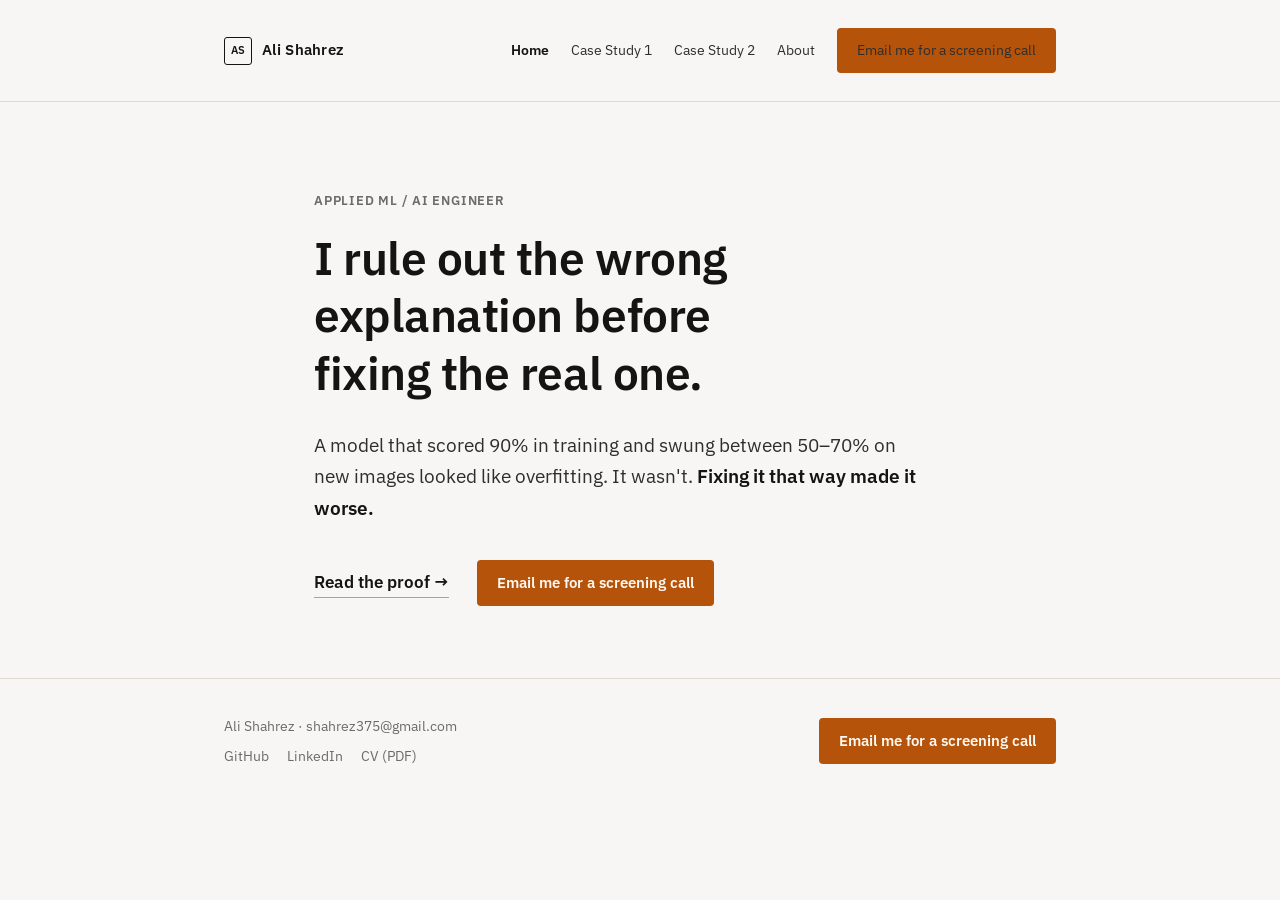
==== index.html @ 766b82c0 "initial commit" ====
<!DOCTYPE html>
<html lang="en">
<head>
<meta charset="UTF-8">
<meta name="viewport" content="width=device-width, initial-scale=1.0">
<title>Ali Shahrez — Applied ML Engineer</title>
<meta name="description" content="I rule out the wrong explanation before fixing the real one. Applied ML portfolio — lung cancer detection CNN ensemble case study.">
<link rel="icon" href="data:image/svg+xml,<svg xmlns=%22http://www.w3.org/2000/svg%22 viewBox=%220 0 32 32%22><rect width=%2232%22 height=%2232%22 rx=%224%22 fill=%22%23141414%22/><text x=%2216%22 y=%2221%22 font-family=%22IBM Plex Sans, sans-serif%22 font-weight=%22600%22 font-size=%2213%22 fill=%22%23F7F6F4%22 text-anchor=%22middle%22>AS</text></svg>">
<link rel="preconnect" href="https://fonts.googleapis.com">
<link rel="preconnect" href="https://fonts.gstatic.com" crossorigin>
<link href="https://fonts.googleapis.com/css2?family=IBM+Plex+Sans:wght@400;600&display=swap" rel="stylesheet">
<link rel="stylesheet" href="styles.css">
</head>
<body>

<a class="skip-link" href="#main">Skip to content</a>

<header class="site-header">
  <div class="wrap-wide">
    <a class="wordmark" href="index.html">
      <span class="mark">AS</span> Ali Shahrez
    </a>
    <nav class="site-nav" aria-label="Primary">
      <a href="index.html" class="current">Home</a>
      <a href="case-study-1.html">Case Study 1</a>
      <a href="case-study-2.html">Case Study 2</a>
      <a href="about.html">About</a>
      <a class="cta-button" href="mailto:shahrez375@gmail.com?subject=Screening%20call">Email me for a screening call</a>
    </nav>
  </div>
</header>

<main id="main">
  <div class="wrap">
    <section class="hero">
      <p class="eyebrow">Applied ML / AI engineer</p>
      <h1>I rule out the wrong explanation before fixing the real one.</h1>
      <p class="hook">
        A model that scored 90% in training and swung between 50–70% on new images
        looked like overfitting. It wasn't.
        <span class="turn">Fixing it that way made it worse.</span>
      </p>
      <div class="hero-actions">
        <a class="plain-link" href="case-study-1.html">Read the proof →</a>
        <a class="cta-button" href="mailto:shahrez375@gmail.com?subject=Screening%20call">Email me for a screening call</a>
      </div>
    </section>
  </div>
</main>

<footer class="site-footer">
  <div class="wrap-wide">
    <div class="foot-info">
      <p class="foot-meta">Ali Shahrez · shahrez375@gmail.com</p>
      <div class="foot-links">
        <a href="https://github.com/Ali-Shahrez" target="_blank" rel="noopener">GitHub</a>
        <a href="https://www.linkedin.com/in/ali-shahrez-608b70324/" target="_blank" rel="noopener">LinkedIn</a>
        <a href="assets/CV.pdf" target="_blank" rel="noopener">CV (PDF)</a>
      </div>
    </div>
    <a class="cta-button" href="mailto:shahrez375@gmail.com?subject=Screening%20call">Email me for a screening call</a>
  </div>
</footer>

</body>
</html>
---- styles.css ----
/* =========================================================
   Ali Shahrez — Portfolio
   Graphite Identity Kit
   Accent (#B45309) is reserved for exactly one thing on every
   page: the screening-call CTA. It never appears anywhere else
   — not on stats, not on headers, not on hover states.
   ========================================================= */

:root {
  --bg: #F7F6F4;
  --text: #141414;
  --muted: #2E2E2E;
  --muted-soft: #6b6b68;
  --accent: #B45309;
  --accent-dark: #8a3f07;
  --hairline: #dedad2;
  --ruled-out: #a9a49a;

  --font: 'IBM Plex Sans', -apple-system, BlinkMacSystemFont, 'Segoe UI', sans-serif;

  --content-width: 700px;
  --wide-width: 880px;
}

* { box-sizing: border-box; }

html {
  scroll-behavior: smooth;
}

@media (prefers-reduced-motion: reduce) {
  html { scroll-behavior: auto; }
  * { animation-duration: 0.01ms !important; transition-duration: 0.01ms !important; }
}

body {
  margin: 0;
  background: var(--bg);
  color: var(--text);
  font-family: var(--font);
  font-weight: 400;
  line-height: 1.65;
  font-size: 17px;
  -webkit-font-smoothing: antialiased;
}

h1, h2, h3, h4 {
  font-family: var(--font);
  font-weight: 600;
  line-height: 1.25;
  margin: 0 0 0.5em 0;
  letter-spacing: -0.01em;
}

p { margin: 0 0 1.3em 0; }

a {
  color: var(--text);
  text-decoration-color: var(--ruled-out);
  text-underline-offset: 3px;
}

a:hover { text-decoration-color: var(--text); }

a:focus-visible,
button:focus-visible {
  outline: 2px solid var(--accent);
  outline-offset: 3px;
}

img, svg { max-width: 100%; height: auto; display: block; }

/* ---------- Layout shells ---------- */

.wrap {
  max-width: var(--content-width);
  margin: 0 auto;
  padding: 0 24px;
}

.wrap-wide {
  max-width: var(--wide-width);
  margin: 0 auto;
  padding: 0 24px;
}

/* ---------- Header ---------- */

.site-header {
  padding: 28px 0;
  border-bottom: 1px solid var(--hairline);
}

.site-header .wrap-wide {
  display: flex;
  align-items: center;
  justify-content: space-between;
  gap: 24px;
  flex-wrap: wrap;
}

.wordmark {
  font-weight: 600;
  font-size: 15px;
  letter-spacing: 0.02em;
  color: var(--text);
  text-decoration: none;
  display: flex;
  align-items: center;
  gap: 10px;
}

.wordmark .mark {
  width: 28px;
  height: 28px;
  border: 1.5px solid var(--text);
  border-radius: 3px;
  display: flex;
  align-items: center;
  justify-content: center;
  font-size: 11px;
  font-weight: 600;
  letter-spacing: 0;
}

nav.site-nav {
  display: flex;
  align-items: center;
  gap: 22px;
  flex-wrap: wrap;
}

nav.site-nav a {
  font-size: 14px;
  color: var(--muted);
  text-decoration: none;
  font-weight: 400;
}

nav.site-nav a:hover { color: var(--text); }

nav.site-nav a.current {
  color: var(--text);
  font-weight: 600;
}

/* ---------- CTA button (accent — reserved) ---------- */

.cta-button {
  display: inline-block;
  background: var(--accent);
  color: #fdf8f3;
  font-family: var(--font);
  font-weight: 600;
  font-size: 14.5px;
  text-decoration: none;
  padding: 11px 20px;
  border-radius: 4px;
  white-space: nowrap;
  transition: background 120ms ease;
}

.cta-button:hover { background: var(--accent-dark); }

.cta-button:focus-visible {
  outline: 2px solid var(--text);
  outline-offset: 3px;
}

/* Plain-text link — deliberately NOT accented, so it never
   competes with the CTA for attention */
.plain-link {
  color: var(--text);
  font-weight: 600;
  text-decoration: none;
  border-bottom: 1.5px solid var(--ruled-out);
  padding-bottom: 1px;
}

.plain-link:hover { border-bottom-color: var(--text); }

/* ---------- Hero (home) ---------- */

.hero {
  padding: 88px 0 72px;
}

.eyebrow {
  font-size: 13px;
  font-weight: 600;
  letter-spacing: 0.06em;
  text-transform: uppercase;
  color: var(--muted-soft);
  margin-bottom: 18px;
}

.hero h1 {
  font-size: clamp(32px, 5vw, 46px);
  max-width: 15ch;
  margin-bottom: 28px;
}

.hero .hook {
  font-size: 19px;
  color: var(--muted);
  max-width: 56ch;
  margin-bottom: 36px;
}

.hero .hook .turn {
  color: var(--text);
  font-weight: 600;
}

.hero-actions {
  display: flex;
  align-items: center;
  gap: 28px;
  flex-wrap: wrap;
}

/* ---------- Case-study prose ---------- */

.cs-header {
  padding: 56px 0 8px;
}

.cs-kicker {
  font-size: 13px;
  font-weight: 600;
  letter-spacing: 0.04em;
  text-transform: uppercase;
  color: var(--muted-soft);
  margin-bottom: 14px;
}

.cs-header h1 {
  font-size: clamp(28px, 4vw, 38px);
  max-width: 22ch;
}

.cs-meta {
  color: var(--muted-soft);
  font-size: 14.5px;
  margin-top: 14px;
}

.cs-meta a { color: var(--muted-soft); }

section.beat {
  padding: 40px 0;
}

section.beat h2 {
  font-size: 21px;
  margin-bottom: 0.7em;
}

section.beat + section.beat {
  border-top: 1px solid var(--hairline);
}

.stat-line {
  font-family: var(--font);
  font-weight: 600;
  font-size: 21px;
  margin: 1.4em 0;
}

/* ---------- Mid-page CTA (peak tension) ---------- */

.mid-cta {
  margin: 48px 0;
  padding: 32px 28px;
  background: #efece5;
  border-radius: 6px;
  border-left: 3px solid var(--accent);
}

.mid-cta .pull-quote {
  font-size: 18px;
  font-weight: 600;
  line-height: 1.45;
  margin-bottom: 18px;
  color: var(--text);
}

/* ---------- Closing CTA ---------- */

.closing-cta {
  padding: 64px 0 56px;
  text-align: center;
  border-top: 1px solid var(--hairline);
}

.closing-cta p {
  color: var(--muted);
  margin-bottom: 22px;
}

/* ---------- Bridge link ---------- */

.bridge {
  padding: 8px 0 48px;
  text-align: center;
}

.bridge a {
  font-size: 15.5px;
}

/* ---------- Diagram / chart mounts ---------- */

.figure {
  margin: 36px 0 44px;
}

.figure figcaption {
  font-size: 13.5px;
  color: var(--muted-soft);
  margin-top: 12px;
  max-width: 56ch;
}

.figure .figure-frame {
  background: #ffffff;
  border: 1px solid var(--hairline);
  border-radius: 6px;
  padding: 24px;
}

/* ---------- About page ---------- */

.about-hero {
  padding: 64px 0 40px;
  display: grid;
  grid-template-columns: 148px 1fr;
  gap: 32px;
  align-items: start;
}

@media (max-width: 560px) {
  .about-hero { grid-template-columns: 1fr; }
}

.bio-photo-slot {
  width: 148px;
  height: 148px;
  border-radius: 6px;
  background: repeating-linear-gradient(
    135deg,
    #efece5,
    #efece5 8px,
    #e6e2d9 8px,
    #e6e2d9 16px
  );
  border: 1px dashed var(--ruled-out);
  display: flex;
  align-items: center;
  justify-content: center;
  text-align: center;
  font-size: 11px;
  color: var(--muted-soft);
  padding: 10px;
  line-height: 1.4;
}

.how-i-work li {
  margin-bottom: 0.9em;
}

.how-i-work {
  padding-left: 1.2em;
}

/* ---------- Footer ---------- */

.site-footer {
  border-top: 1px solid var(--hairline);
  padding: 36px 0 48px;
}

.site-footer .wrap-wide {
  display: flex;
  align-items: center;
  justify-content: space-between;
  gap: 20px;
  flex-wrap: wrap;
}

.site-footer .foot-meta {
  font-size: 13.5px;
  color: var(--muted-soft);
  margin: 0;
}

.foot-info {
  display: flex;
  flex-direction: column;
  gap: 8px;
}

.foot-links {
  display: flex;
  gap: 18px;
  flex-wrap: wrap;
}

.foot-links a {
  font-size: 13.5px;
  color: var(--muted-soft);
  text-decoration: none;
  border-bottom: none;
}

.foot-links a:hover {
  color: var(--text);
}

/* ---------- Small screens ---------- */

@media (max-width: 640px) {
  .hero { padding: 56px 0 48px; }
  section.beat { padding: 32px 0; }
  .mid-cta { padding: 24px 20px; }
}

/* ---------- Skip link ---------- */

.skip-link {
  position: absolute;
  left: -999px;
  top: auto;
  background: var(--text);
  color: #fff;
  padding: 10px 16px;
  z-index: 100;
}

.skip-link:focus {
  left: 16px;
  top: 16px;
}
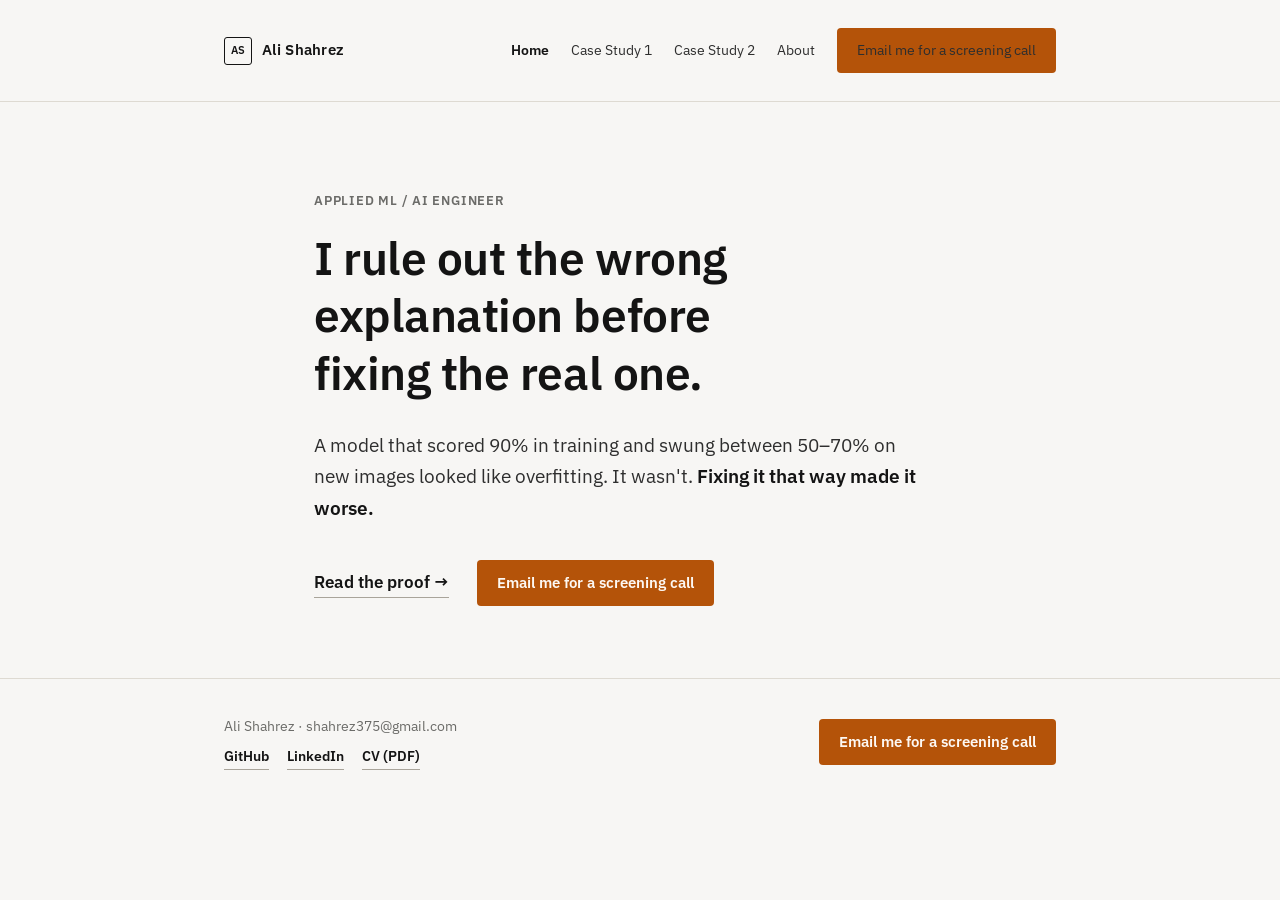
==== commit a89a8b9c: "fix: make footer GitHub/LinkedIn/CV links visibly tappable" ====
--- a/index.html
+++ b/index.html
@@ -53,9 +53,9 @@
     <div class="foot-info">
       <p class="foot-meta">Ali Shahrez · shahrez375@gmail.com</p>
       <div class="foot-links">
-        <a href="https://github.com/Ali-Shahrez" target="_blank" rel="noopener">GitHub</a>
-        <a href="https://www.linkedin.com/in/ali-shahrez-608b70324/" target="_blank" rel="noopener">LinkedIn</a>
-        <a href="assets/CV.pdf" target="_blank" rel="noopener">CV (PDF)</a>
+        <a class="plain-link" href="https://github.com/Ali-Shahrez" target="_blank" rel="noopener">GitHub</a>
+        <a class="plain-link" href="https://www.linkedin.com/in/ali-shahrez-608b70324/" target="_blank" rel="noopener">LinkedIn</a>
+        <a class="plain-link" href="assets/CV.pdf" target="_blank" rel="noopener">CV (PDF)</a>
       </div>
     </div>
     <a class="cta-button" href="mailto:shahrez375@gmail.com?subject=Screening%20call">Email me for a screening call</a>
--- a/styles.css
+++ b/styles.css
@@ -417,6 +417,17 @@
   color: var(--text);
 }
 
+.foot-links a.plain-link {
+  color: var(--text);
+  font-weight: 600;
+  border-bottom: 1.5px solid var(--ruled-out);
+  padding-bottom: 1px;
+}
+
+.foot-links a.plain-link:hover {
+  border-bottom-color: var(--text);
+}
+
 /* ---------- Small screens ---------- */
 
 @media (max-width: 640px) {
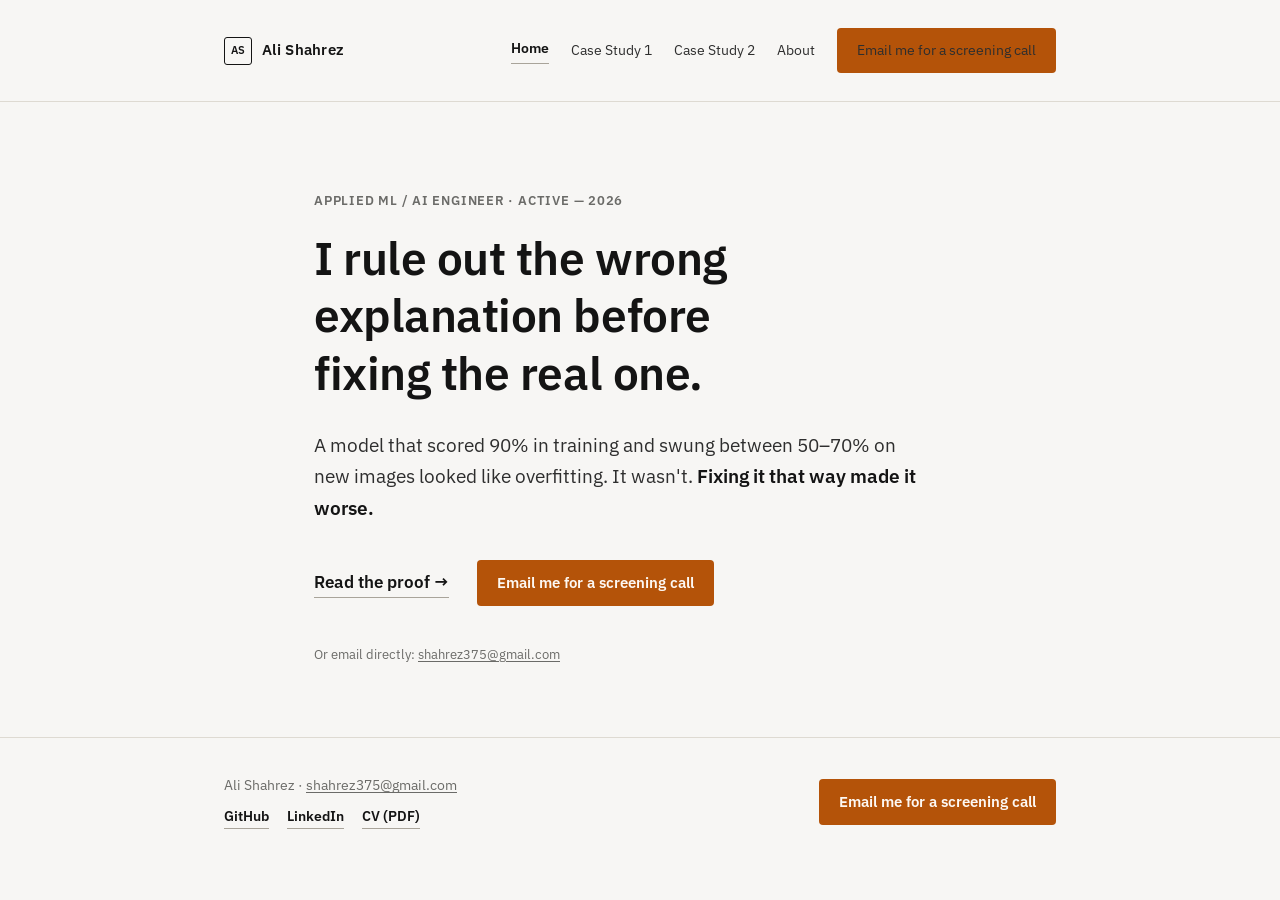
==== commit cea3158e: "implement design improvements" ====
--- a/index.html
+++ b/index.html
@@ -33,7 +33,7 @@
 <main id="main">
   <div class="wrap">
     <section class="hero">
-      <p class="eyebrow">Applied ML / AI engineer</p>
+      <p class="eyebrow">Applied ML / AI engineer · Active — 2026</p>
       <h1>I rule out the wrong explanation before fixing the real one.</h1>
       <p class="hook">
         A model that scored 90% in training and swung between 50–70% on new images
@@ -43,6 +43,7 @@
       <div class="hero-actions">
         <a class="plain-link" href="case-study-1.html">Read the proof →</a>
         <a class="cta-button" href="mailto:shahrez375@gmail.com?subject=Screening%20call">Email me for a screening call</a>
+        <span class="cta-fallback">Or email directly: <a href="mailto:shahrez375@gmail.com?subject=Screening%20call">shahrez375@gmail.com</a></span>
       </div>
     </section>
   </div>
@@ -51,7 +52,7 @@
 <footer class="site-footer">
   <div class="wrap-wide">
     <div class="foot-info">
-      <p class="foot-meta">Ali Shahrez · shahrez375@gmail.com</p>
+      <p class="foot-meta">Ali Shahrez · <a href="mailto:shahrez375@gmail.com?subject=Screening%20call">shahrez375@gmail.com</a></p>
       <div class="foot-links">
         <a class="plain-link" href="https://github.com/Ali-Shahrez" target="_blank" rel="noopener">GitHub</a>
         <a class="plain-link" href="https://www.linkedin.com/in/ali-shahrez-608b70324/" target="_blank" rel="noopener">LinkedIn</a>
@@ -62,5 +63,6 @@
   </div>
 </footer>
 
+<script src="assets/copy-email.js" defer></script>
 </body>
 </html>
--- a/styles.css
+++ b/styles.css
@@ -142,6 +142,8 @@
 nav.site-nav a.current {
   color: var(--text);
   font-weight: 600;
+  border-bottom: 1.5px solid var(--ruled-out);
+  padding-bottom: 3px;
 }
 
 /* ---------- CTA button (accent — reserved) ---------- */
@@ -167,6 +169,24 @@
   outline-offset: 3px;
 }
 
+/* Fallback line under a CTA button — for visitors whose device has no
+   default mail client configured. Deliberately not accented; it supports
+   the CTA, it doesn't compete with it. */
+.cta-fallback {
+  display: block;
+  margin-top: 10px;
+  font-size: 13px;
+  color: var(--muted-soft);
+}
+
+.cta-fallback a {
+  color: var(--muted-soft);
+  text-decoration: underline;
+  text-underline-offset: 2px;
+}
+
+.cta-fallback a:hover { color: var(--text); }
+
 /* Plain-text link — deliberately NOT accented, so it never
    competes with the CTA for attention */
 .plain-link {
@@ -347,14 +367,7 @@
   width: 148px;
   height: 148px;
   border-radius: 6px;
-  background: repeating-linear-gradient(
-    135deg,
-    #efece5,
-    #efece5 8px,
-    #e6e2d9 8px,
-    #e6e2d9 16px
-  );
-  border: 1px dashed var(--ruled-out);
+  background: var(--text);
   display: flex;
   align-items: center;
   justify-content: center;
@@ -365,6 +378,13 @@
   line-height: 1.4;
 }
 
+.bio-photo-slot .mono {
+  font-family: var(--font);
+  font-weight: 600;
+  font-size: 44px;
+  color: var(--bg);
+}
+
 .how-i-work li {
   margin-bottom: 0.9em;
 }
@@ -392,6 +412,16 @@
   font-size: 13.5px;
   color: var(--muted-soft);
   margin: 0;
+}
+
+.site-footer .foot-meta a {
+  color: var(--muted-soft);
+  text-decoration: underline;
+  text-underline-offset: 2px;
+}
+
+.site-footer .foot-meta a:hover {
+  color: var(--text);
 }
 
 .foot-info {
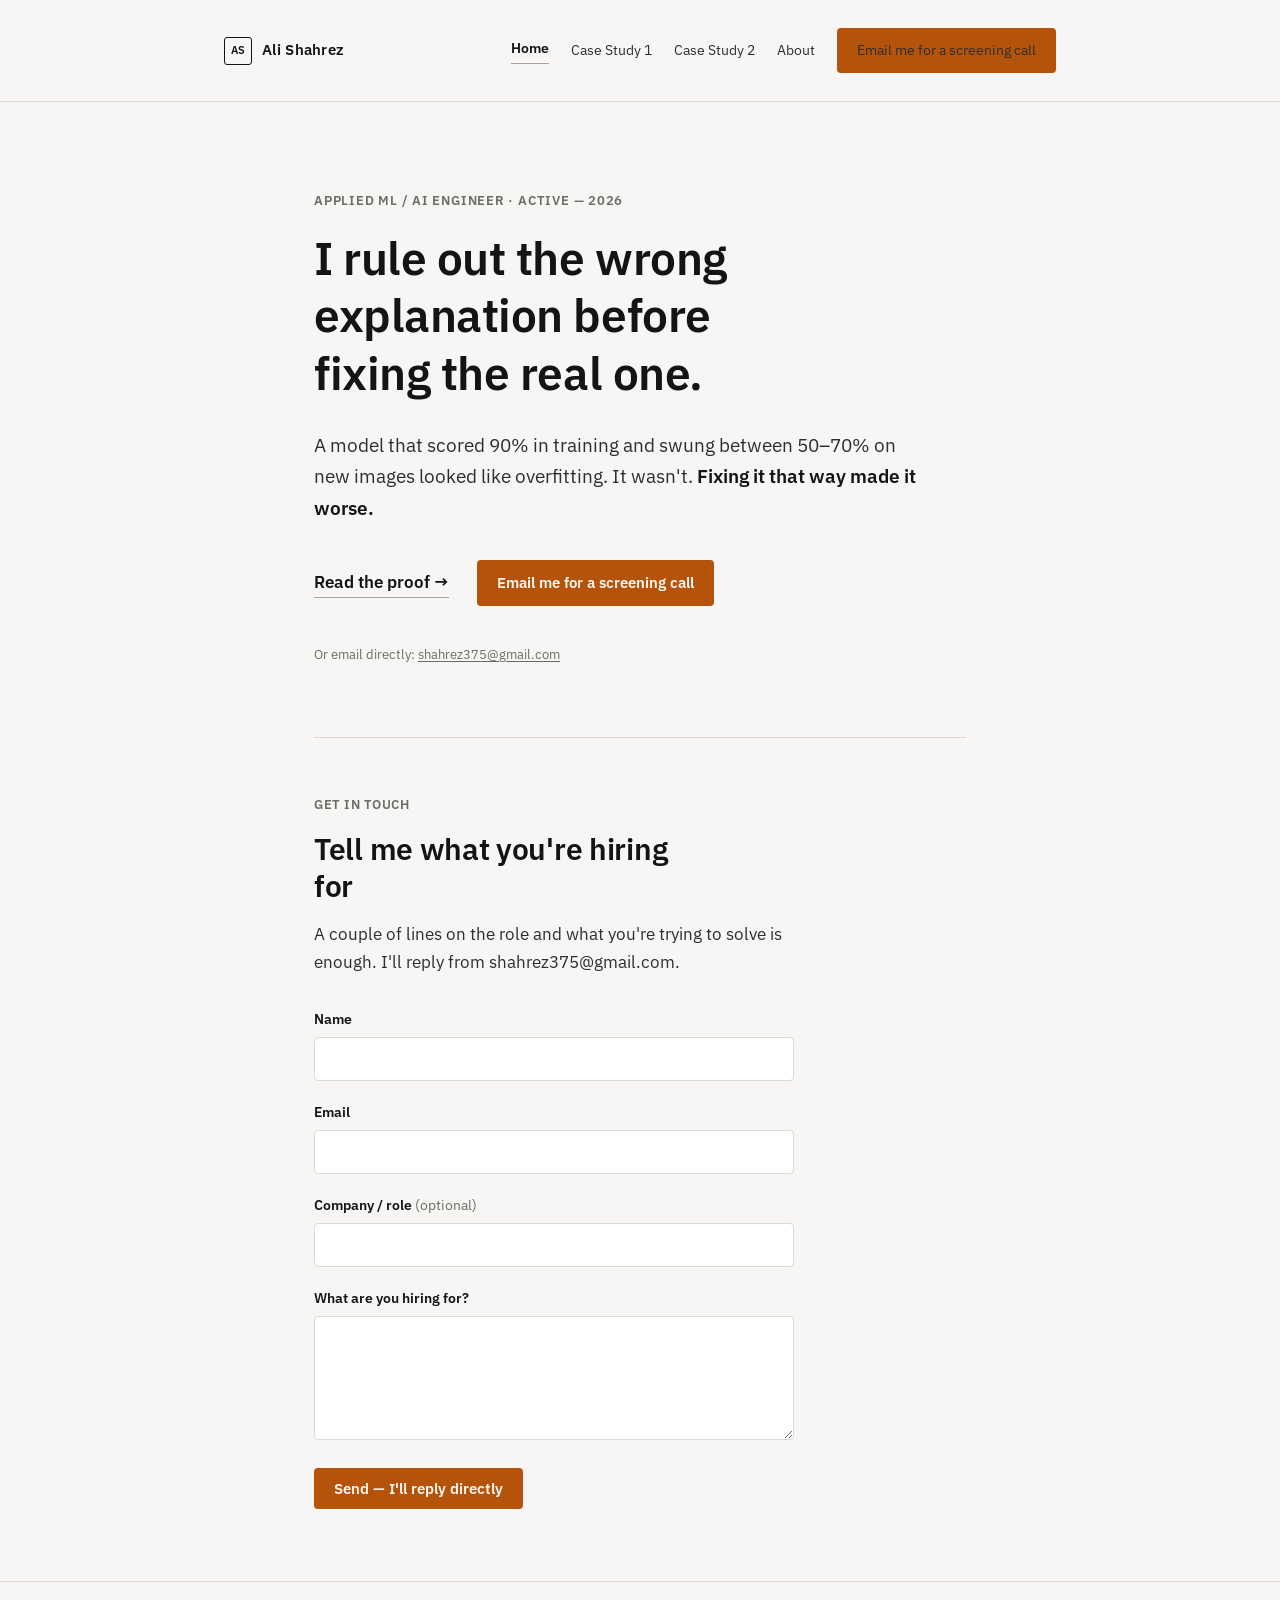
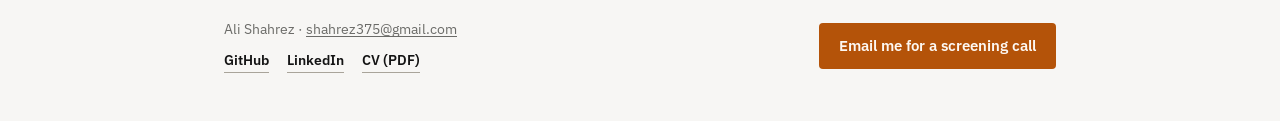
==== commit 511b60b6: "implement a contact-form" ====
--- a/index.html
+++ b/index.html
@@ -25,7 +25,7 @@
       <a href="case-study-1.html">Case Study 1</a>
       <a href="case-study-2.html">Case Study 2</a>
       <a href="about.html">About</a>
-      <a class="cta-button" href="mailto:shahrez375@gmail.com?subject=Screening%20call">Email me for a screening call</a>
+      <a class="cta-button" href="#contact">Email me for a screening call</a>
     </nav>
   </div>
 </header>
@@ -42,9 +42,55 @@
       </p>
       <div class="hero-actions">
         <a class="plain-link" href="case-study-1.html">Read the proof →</a>
-        <a class="cta-button" href="mailto:shahrez375@gmail.com?subject=Screening%20call">Email me for a screening call</a>
+        <a class="cta-button" href="#contact">Email me for a screening call</a>
         <span class="cta-fallback">Or email directly: <a href="mailto:shahrez375@gmail.com?subject=Screening%20call">shahrez375@gmail.com</a></span>
       </div>
+    </section>
+
+    <section class="contact-section" id="contact">
+      <p class="cs-kicker">Get in touch</p>
+      <h2>Tell me what you're hiring for</h2>
+      <p class="contact-intro">
+        A couple of lines on the role and what you're trying to solve is enough.
+        I'll reply from shahrez375@gmail.com.
+      </p>
+
+      <form name="contact" method="POST" data-netlify="true" netlify-honeypot="bot-field" id="contact-form" class="contact-form">
+        <input type="hidden" name="form-name" value="contact">
+        <p class="hp-field" aria-hidden="true">
+          <label>Leave this field blank: <input name="bot-field" tabindex="-1" autocomplete="off"></label>
+        </p>
+
+        <div class="form-row">
+          <label for="name">Name</label>
+          <input type="text" id="name" name="name" required>
+        </div>
+
+        <div class="form-row">
+          <label for="email">Email</label>
+          <input type="email" id="email" name="email" required>
+        </div>
+
+        <div class="form-row">
+          <label for="company">Company / role <span class="optional">(optional)</span></label>
+          <input type="text" id="company" name="company">
+        </div>
+
+        <div class="form-row">
+          <label for="message">What are you hiring for?</label>
+          <textarea id="message" name="message" rows="5" required></textarea>
+        </div>
+
+        <button type="submit" class="cta-button">Send — I'll reply directly</button>
+      </form>
+
+      <p class="form-status form-success" id="form-success" hidden>
+        Sent — that reached me. I'll reply from shahrez375@gmail.com.
+      </p>
+      <p class="form-status form-error" id="form-error" hidden>
+        That didn't go through. Email me directly instead:
+        <a href="mailto:shahrez375@gmail.com?subject=Screening%20call">shahrez375@gmail.com</a>
+      </p>
     </section>
   </div>
 </main>
@@ -59,10 +105,11 @@
         <a class="plain-link" href="assets/CV.pdf" target="_blank" rel="noopener">CV (PDF)</a>
       </div>
     </div>
-    <a class="cta-button" href="mailto:shahrez375@gmail.com?subject=Screening%20call">Email me for a screening call</a>
+    <a class="cta-button" href="#contact">Email me for a screening call</a>
   </div>
 </footer>
 
 <script src="assets/copy-email.js" defer></script>
+<script src="assets/contact-form.js" defer></script>
 </body>
 </html>
--- a/styles.css
+++ b/styles.css
@@ -393,6 +393,100 @@
   padding-left: 1.2em;
 }
 
+/* ---------- Contact form ---------- */
+
+.contact-section {
+  padding: 56px 0 72px;
+  border-top: 1px solid var(--hairline);
+}
+
+.contact-section h2 {
+  font-size: clamp(24px, 3.5vw, 30px);
+  max-width: 20ch;
+}
+
+.contact-intro {
+  color: var(--muted);
+  max-width: 50ch;
+  margin-top: 12px;
+}
+
+.contact-form {
+  max-width: 480px;
+  margin-top: 32px;
+}
+
+.contact-form .form-row {
+  margin-bottom: 20px;
+}
+
+.contact-form label {
+  display: block;
+  font-size: 14px;
+  font-weight: 600;
+  margin-bottom: 6px;
+}
+
+.contact-form label .optional {
+  font-weight: 400;
+  color: var(--muted-soft);
+}
+
+.contact-form input[type="text"],
+.contact-form input[type="email"],
+.contact-form textarea {
+  width: 100%;
+  font-family: var(--font);
+  font-size: 15.5px;
+  color: var(--text);
+  background: #ffffff;
+  border: 1px solid var(--hairline);
+  border-radius: 4px;
+  padding: 11px 13px;
+}
+
+.contact-form textarea {
+  resize: vertical;
+  min-height: 110px;
+}
+
+.contact-form input:focus-visible,
+.contact-form textarea:focus-visible {
+  outline: 2px solid var(--accent);
+  outline-offset: 1px;
+}
+
+.contact-form button[type="submit"] {
+  font-family: var(--font);
+  border: none;
+  cursor: pointer;
+}
+
+.contact-form button[type="submit"]:disabled {
+  opacity: 0.6;
+  cursor: default;
+}
+
+/* Honeypot field — hidden from sighted users and screen readers, present
+   only to catch bots that fill in every field they can find. */
+.hp-field {
+  position: absolute;
+  left: -9999px;
+  width: 1px;
+  height: 1px;
+  overflow: hidden;
+}
+
+.form-status {
+  max-width: 480px;
+  margin-top: 20px;
+  font-weight: 600;
+}
+
+.form-success { color: var(--text); }
+.form-error { color: var(--text); }
+.form-error a { color: var(--text); }
+
 /* ---------- Footer ---------- */
 
 .site-footer {
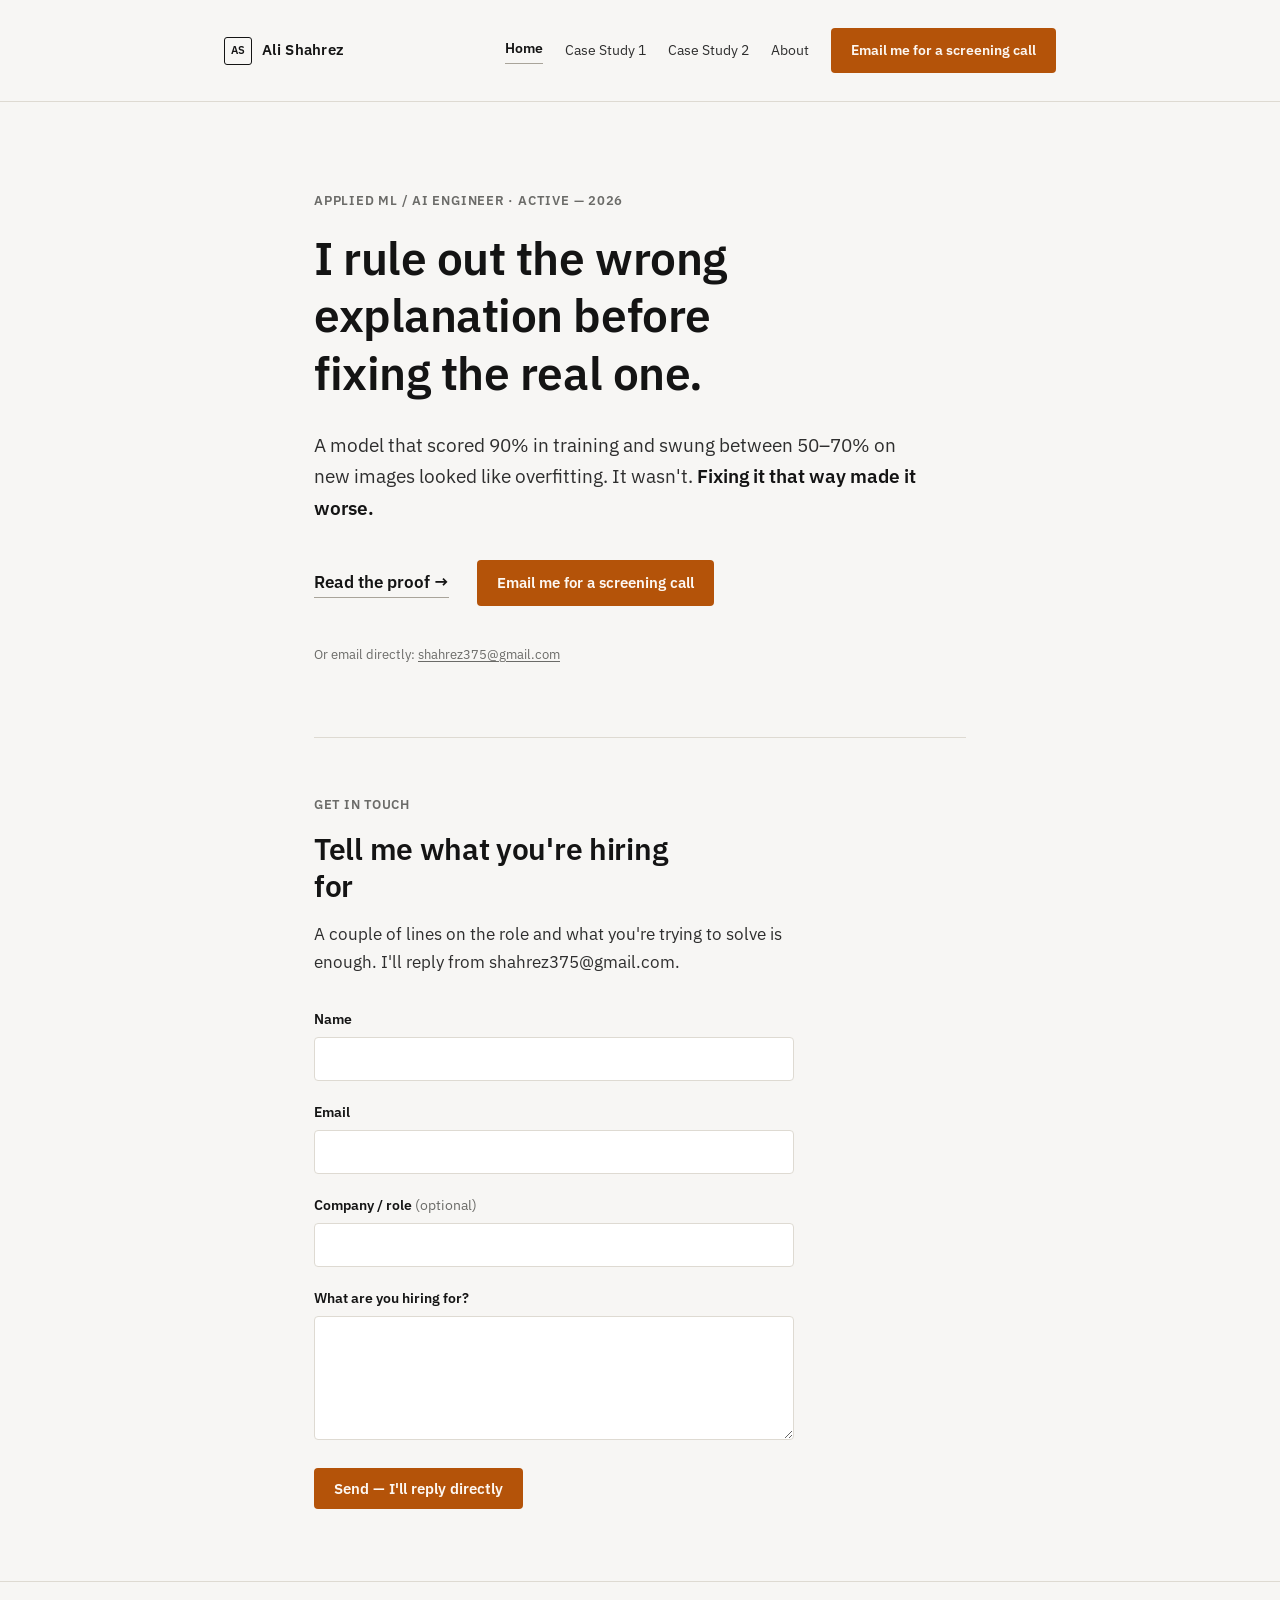
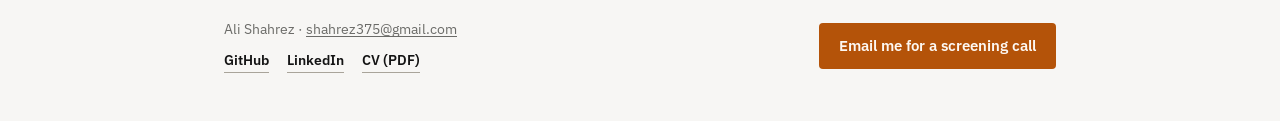
==== commit 60d65455: "fix: contact-form.js 404, CTA contrast bug, add SEO meta + sitemap" ====
--- a/index.html
+++ b/index.html
@@ -5,6 +5,16 @@
 <meta name="viewport" content="width=device-width, initial-scale=1.0">
 <title>Ali Shahrez — Applied ML Engineer</title>
 <meta name="description" content="I rule out the wrong explanation before fixing the real one. Applied ML portfolio — lung cancer detection CNN ensemble case study.">
+<link rel="canonical" href="https://ml-portfolio-ali-shahrez.netlify.app/">
+<meta property="og:type" content="website">
+<meta property="og:title" content="Ali Shahrez — Applied ML Engineer">
+<meta property="og:description" content="I rule out the wrong explanation before fixing the real one. Applied ML portfolio — lung cancer detection CNN ensemble case study.">
+<meta property="og:image" content="https://ml-portfolio-ali-shahrez.netlify.app/assets/og-image.png">
+<meta property="og:url" content="https://ml-portfolio-ali-shahrez.netlify.app/">
+<meta name="twitter:card" content="summary_large_image">
+<meta name="twitter:title" content="Ali Shahrez — Applied ML Engineer">
+<meta name="twitter:description" content="I rule out the wrong explanation before fixing the real one. Applied ML portfolio — lung cancer detection CNN ensemble case study.">
+<meta name="twitter:image" content="https://ml-portfolio-ali-shahrez.netlify.app/assets/og-image.png">
 <link rel="icon" href="data:image/svg+xml,<svg xmlns=%22http://www.w3.org/2000/svg%22 viewBox=%220 0 32 32%22><rect width=%2232%22 height=%2232%22 rx=%224%22 fill=%22%23141414%22/><text x=%2216%22 y=%2221%22 font-family=%22IBM Plex Sans, sans-serif%22 font-weight=%22600%22 font-size=%2213%22 fill=%22%23F7F6F4%22 text-anchor=%22middle%22>AS</text></svg>">
 <link rel="preconnect" href="https://fonts.googleapis.com">
 <link rel="preconnect" href="https://fonts.gstatic.com" crossorigin>
--- a/styles.css
+++ b/styles.css
@@ -139,6 +139,15 @@
 
 nav.site-nav a:hover { color: var(--text); }
 
+/* Scoped override: nav.site-nav a's specificity (0,1,2) otherwise beats
+   .cta-button (0,1,0) and silently drops the header CTA's text back to
+   --muted, failing contrast against the accent background. */
+nav.site-nav a.cta-button,
+nav.site-nav a.cta-button:hover {
+  color: #fdf8f3;
+  font-weight: 600;
+}
+
 nav.site-nav a.current {
   color: var(--text);
   font-weight: 600;
